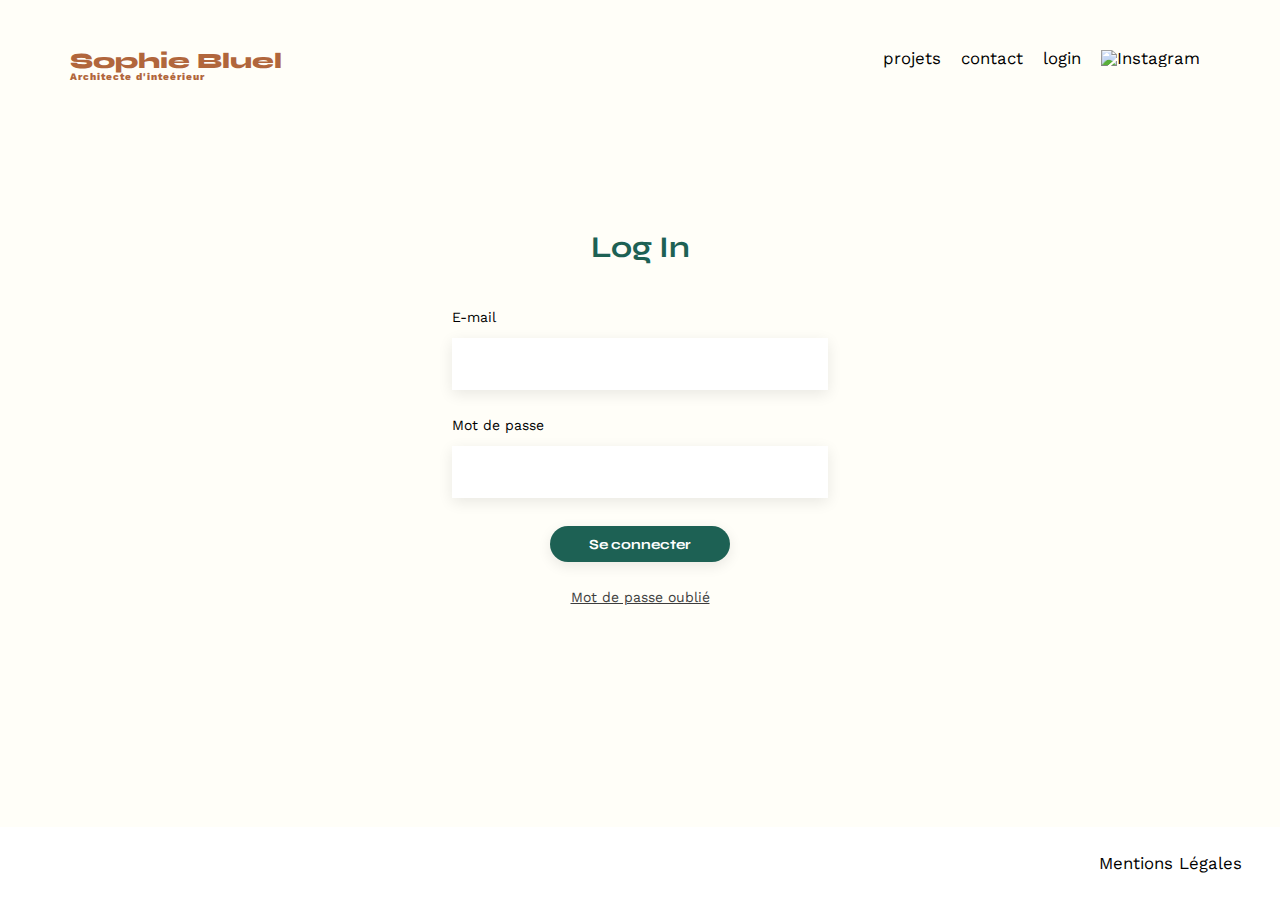
==== FrontEnd/login.html @ 0a2ef803 "Login page" ====
<!DOCTYPE html>
<html lang="fr">
<head>
	<meta charset="UTF-8">
	<title>Sophie Bluel - Architecte d'intérieur</title>
	<meta name="viewport" content="width=device-width, initial-scale=1.0">
	<link rel="preconnect" href="https://fonts.googleapis.com">
	<link rel="preconnect" href="https://fonts.gstatic.com" crossorigin>
	<link href="https://fonts.googleapis.com/css2?family=Syne:wght@700;800&family=Work+Sans&display=swap" rel="stylesheet">
	<meta name="description" content="">
	<link rel="stylesheet" href="./assets/style.css">
	<script src="assets/script.js" defer></script>
</head>
<body>
<header>
	<h1>Sophie Bluel <span>Architecte d'inteérieur</span></h1>
	<nav>
		<ul>
			<li>projets</li>
			<li>contact</li>
			<li>login</li>
			<li><img src="./assets/icons/instagram.png" alt="Instagram"></li>
		</ul>
	</nav>
</header>
<main>
	<section id="login">
		<h2>Log In</h2>
		<form action="#" method="post">
			<label for="email">E-mail</label>
			<input type="email" name="email" id="email">
			<label for="password">Mot de passe</label>
			<input type="password" name="password" id="password">
			<input type="submit" value="Se connecter">
		</form>
        <a href="#">Mot de passe oublié</a>
	</section>
</main>

<footer>
	<nav>
		<ul>
			<li>Mentions Légales</li>
		</ul>
	</nav>
</footer>
</body>
</html>
---- FrontEnd/assets/style.css ----
/* http://meyerweb.com/eric/tools/css/reset/
   v2.0 | 20110126
   License: none (public domain)
*/

html, body, div, span, applet, object, iframe,
h1, h2, h3, h4, h5, h6, p, blockquote, pre,
a, abbr, acronym, address, big, cite, code,
del, dfn, em, img, ins, kbd, q, s, samp,
small, strike, strong, sub, sup, tt, var,
b, u, i, center,
dl, dt, dd, ol, ul, li,
fieldset, form, label, legend,
table, caption, tbody, tfoot, thead, tr, th, td,
article, aside, canvas, details, embed,
figure, figcaption, footer, header, hgroup,
menu, nav, output, ruby, section, summary,
time, mark, audio, video {
	margin: 0;
	padding: 0;
	border: 0;
	font-size: 100%;
	font: inherit;
	vertical-align: baseline;
}
/* HTML5 display-role reset for older browsers */
article, aside, details, figcaption, figure,
footer, header, hgroup, menu, nav, section {
	display: block;
}
body {
	line-height: 1;
}
ol, ul {
	list-style: none;
}
blockquote, q {
	quotes: none;
}
blockquote:before, blockquote:after,
q:before, q:after {
	content: '';
	content: none;
}
table {
	border-collapse: collapse;
	border-spacing: 0;
}
/** end reset css**/
body {
	background-color: #FFFEF8;
	max-width: 1140px;
	margin:auto;
	font-family: 'Work Sans' ;
	font-size: 14px;
}
header {
	display: flex;
	justify-content: space-between;
	margin: 50px 0
}
section {
	margin: 50px 0
}

h1{
	display: flex;
	flex-direction: column;
	font-family: 'Syne';
	font-size: 22px;
	font-weight: 800;
	color: #B1663C
}

h1 > span {
	font-family: 'Work Sans';
	font-size:10px;
	letter-spacing: 0.1em;
;
}

h2{
	font-family: 'Syne';
	font-weight: 700;
	font-size: 30px;
	color: #1D6154
}
nav ul {
	display: flex;
	align-items: center;
	list-style-type: none;

}
nav li {
	padding: 0 10px;
	font-size: 1.2em;
}

li:hover {
	color: #B1663C;
}
#introduction {
	display: flex;
	align-items: center;
}
#introduction figure {
	flex: 1
}
#introduction img {
	display: block;
	margin: auto;
	width: 80%;
}

#introduction article {
	flex: 1
}
#introduction h2 {
	margin-bottom: 1em;
}

#introduction p {
	margin-bottom: 0.5em;
}
#portfolio h2 {
	text-align: center;
	margin-bottom: 1em;
}

.filter-links {
	display: flex;
	margin: 51px;
	gap: 10px;
	justify-content: center;
}

.filter-links a {
	text-align: center;
	font-family: Syne;
	font-size: 16px;
	font-style: normal;
	font-weight: 700;
	line-height: normal; 
	text-align: center;
	min-width: 100px;
	padding: 9px;
	color: #1D6154;
	border-radius: 60px;
	border: 1px solid #1D6154;
	text-decoration: none;
}

.filter-links a.active, .filter-links a:hover {
	color: white;
	background: #1D6154; 
}

.gallery {
	width: 100%;
	display: grid;
	grid-template-columns: 1fr 1fr 1fr;
	grid-column-gap: 20px;
	grid-row-gap: 20px;
}

.gallery img {
	width: 100%;

}
#contact {
	width: 50%;
margin: auto;
}
#contact > * {
	text-align: center;

}
#contact h2{
	margin-bottom: 20px;
}
#contact form {
	text-align: left;
	margin-top:30px;
	display: flex;
	flex-direction: column;
}

#contact input {
	height: 50px;
	font-size: 1.2em;
	border: none;
	box-shadow: 0px 4px 14px rgba(0, 0, 0, 0.09);
}
#contact label {
	margin: 2em 0 1em 0;
}
#contact textarea {
	border: none;
	box-shadow: 0px 4px 14px rgba(0, 0, 0, 0.09);
}

#login {
	display: flex;
	flex-direction: column;
	width: 33%;
	margin: auto;
	margin-top: 150px;
	justify-content: center;
}
#login > * {
	text-align: center;

}
#login h2{
	margin-bottom: 20px;
}
#login form {
	text-align: left;
	display: flex;
	flex-direction: column;
}

#login input {
	height: 50px;
	font-size: 1.2em;
	border: none;
	box-shadow: 0px 4px 14px rgba(0, 0, 0, 0.09);
}
#login label {
	margin: 2em 0 1em 0;
}
#login a {
	color: #3D3D3D; 
}

input[type="submit"]{
	height: 36px !important;
	font-size: 14px !important;
	font-family: 'Syne';
	font-weight: 700;
	color: white;
	background-color: #1D6154;
	margin : 2em auto ;
	width: 180px;
	text-align: center;
	border-radius: 60px ;
}

footer {
	position: fixed;
	left: 0;
	bottom: 0;
	width: 100%;
	background-color: white;
	text-align: center;
 }

footer nav ul {
	display: flex;
	justify-content: flex-end;
	margin: 2em
}
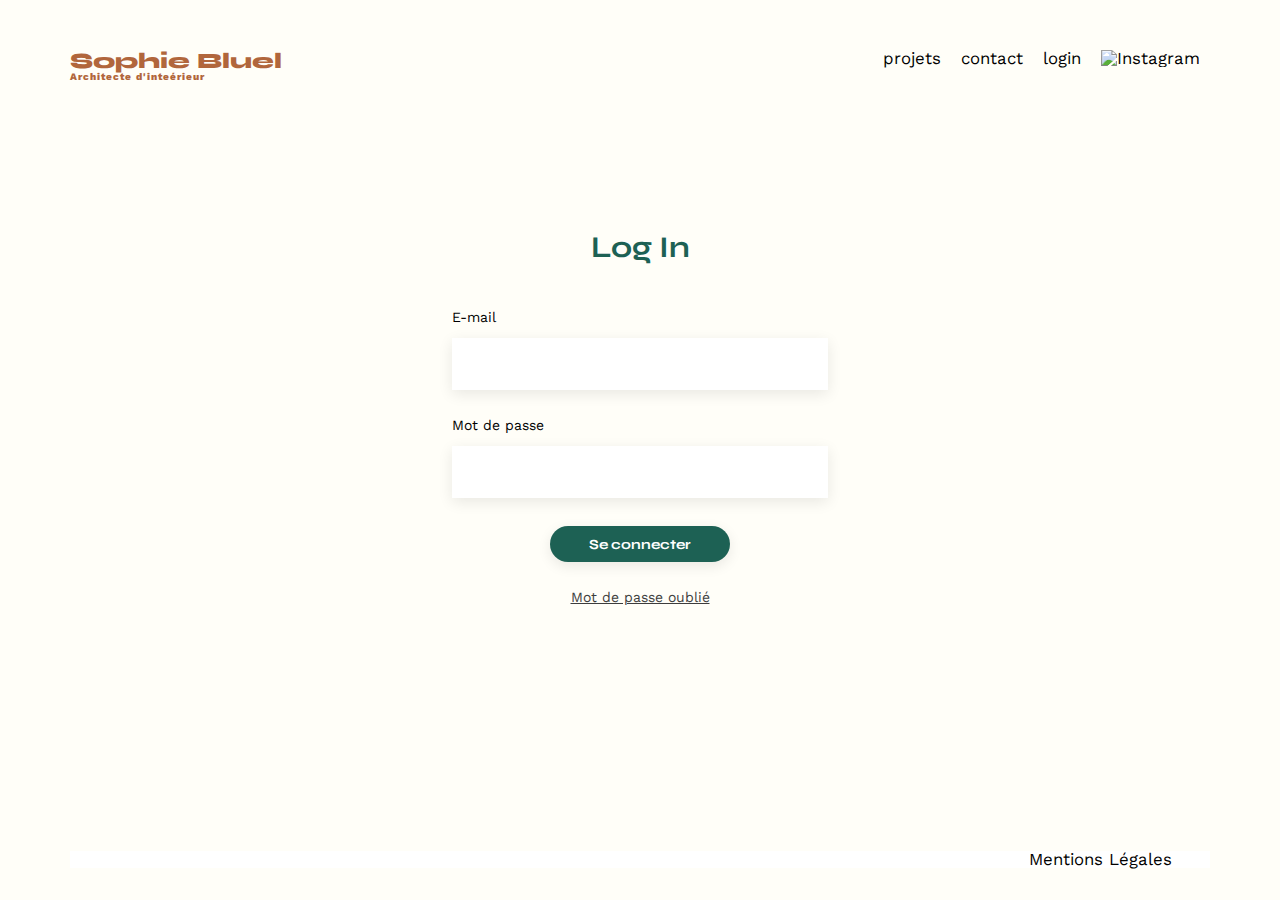
==== commit 1de2599c: "Login Auth" ====
--- a/FrontEnd/login.html
+++ b/FrontEnd/login.html
@@ -9,7 +9,7 @@
 	<link href="https://fonts.googleapis.com/css2?family=Syne:wght@700;800&family=Work+Sans&display=swap" rel="stylesheet">
 	<meta name="description" content="">
 	<link rel="stylesheet" href="./assets/style.css">
-	<script src="assets/script.js" defer></script>
+	<script src="assets/login.js" defer></script>
 </head>
 <body>
 <header>
@@ -26,12 +26,13 @@
 <main>
 	<section id="login">
 		<h2>Log In</h2>
-		<form action="#" method="post">
+		<form action="#" method="post" id="login-form">
 			<label for="email">E-mail</label>
 			<input type="email" name="email" id="email">
 			<label for="password">Mot de passe</label>
 			<input type="password" name="password" id="password">
 			<input type="submit" value="Se connecter">
+			<p id="error-message" class="error-message"></p>
 		</form>
         <a href="#">Mot de passe oublié</a>
 	</section>
--- a/FrontEnd/assets/style.css
+++ b/FrontEnd/assets/style.css
@@ -59,6 +59,9 @@
 	justify-content: space-between;
 	margin: 50px 0
 }
+main {
+	min-height: calc(100vh - 142.4px - 16.8px - 150px);
+}
 section {
 	margin: 50px 0
 }
@@ -247,17 +250,11 @@
 }
 
 footer {
-	position: fixed;
-	left: 0;
-	bottom: 0;
-	width: 100%;
 	background-color: white;
-	text-align: center;
  }
 
 footer nav ul {
 	display: flex;
 	justify-content: flex-end;
 	margin: 2em
-}
-
+}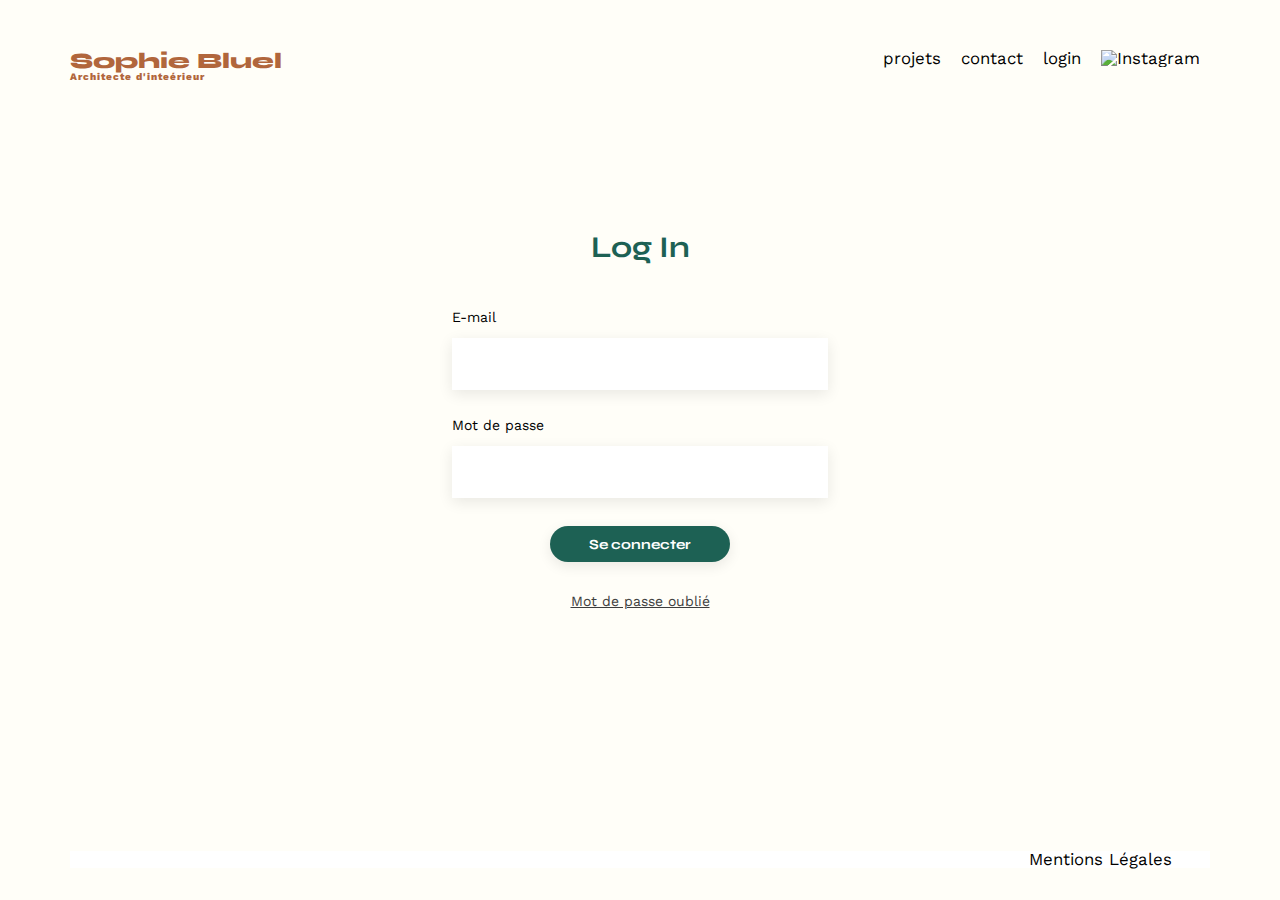
==== commit a28774be: "Login Form Error + Validation Mail Format" ====
--- a/FrontEnd/login.html
+++ b/FrontEnd/login.html
@@ -9,7 +9,8 @@
 	<link href="https://fonts.googleapis.com/css2?family=Syne:wght@700;800&family=Work+Sans&display=swap" rel="stylesheet">
 	<meta name="description" content="">
 	<link rel="stylesheet" href="./assets/style.css">
-	<script src="assets/login.js" defer></script>
+	<script src="assets/js/login.js" defer></script>
+	<script src="assets/js/function.js"></script>
 </head>
 <body>
 <header>
@@ -28,10 +29,10 @@
 		<h2>Log In</h2>
 		<form action="#" method="post" id="login-form">
 			<label for="email">E-mail</label>
-			<input type="email" name="email" id="email">
+			<input type="email" name="email" id="email" autocomplete="email">
 			<label for="password">Mot de passe</label>
-			<input type="password" name="password" id="password">
-			<input type="submit" value="Se connecter">
+			<input type="password" name="password" id="password" autocomplete="current-password">
+			<input type="submit" id="login-submit" value="Se connecter">
 			<p id="error-message" class="error-message"></p>
 		</form>
         <a href="#">Mot de passe oublié</a>
--- a/FrontEnd/assets/style.css
+++ b/FrontEnd/assets/style.css
@@ -3,19 +3,87 @@
    License: none (public domain)
 */
 
-html, body, div, span, applet, object, iframe,
-h1, h2, h3, h4, h5, h6, p, blockquote, pre,
-a, abbr, acronym, address, big, cite, code,
-del, dfn, em, img, ins, kbd, q, s, samp,
-small, strike, strong, sub, sup, tt, var,
-b, u, i, center,
-dl, dt, dd, ol, ul, li,
-fieldset, form, label, legend,
-table, caption, tbody, tfoot, thead, tr, th, td,
-article, aside, canvas, details, embed,
-figure, figcaption, footer, header, hgroup,
-menu, nav, output, ruby, section, summary,
-time, mark, audio, video {
+html,
+body,
+div,
+span,
+applet,
+object,
+iframe,
+h1,
+h2,
+h3,
+h4,
+h5,
+h6,
+p,
+blockquote,
+pre,
+a,
+abbr,
+acronym,
+address,
+big,
+cite,
+code,
+del,
+dfn,
+em,
+img,
+ins,
+kbd,
+q,
+s,
+samp,
+small,
+strike,
+strong,
+sub,
+sup,
+tt,
+var,
+b,
+u,
+i,
+center,
+dl,
+dt,
+dd,
+ol,
+ul,
+li,
+fieldset,
+form,
+label,
+legend,
+table,
+caption,
+tbody,
+tfoot,
+thead,
+tr,
+th,
+td,
+article,
+aside,
+canvas,
+details,
+embed,
+figure,
+figcaption,
+footer,
+header,
+hgroup,
+menu,
+nav,
+output,
+ruby,
+section,
+summary,
+time,
+mark,
+audio,
+video {
 	margin: 0;
 	padding: 0;
 	border: 0;
@@ -23,50 +91,80 @@
 	font: inherit;
 	vertical-align: baseline;
 }
+
 /* HTML5 display-role reset for older browsers */
-article, aside, details, figcaption, figure,
-footer, header, hgroup, menu, nav, section {
+article,
+aside,
+details,
+figcaption,
+figure,
+footer,
+header,
+hgroup,
+menu,
+nav,
+section {
 	display: block;
 }
+
 body {
 	line-height: 1;
 }
-ol, ul {
+
+ol,
+ul {
 	list-style: none;
 }
-blockquote, q {
+
+blockquote,
+q {
 	quotes: none;
 }
-blockquote:before, blockquote:after,
-q:before, q:after {
+
+blockquote:before,
+blockquote:after,
+q:before,
+q:after {
 	content: '';
 	content: none;
 }
+
 table {
 	border-collapse: collapse;
 	border-spacing: 0;
 }
+
 /** end reset css**/
 body {
 	background-color: #FFFEF8;
 	max-width: 1140px;
-	margin:auto;
-	font-family: 'Work Sans' ;
+	margin: auto;
+	font-family: 'Work Sans';
 	font-size: 14px;
 }
+
 header {
 	display: flex;
 	justify-content: space-between;
 	margin: 50px 0
 }
+
 main {
 	min-height: calc(100vh - 142.4px - 16.8px - 150px);
 }
+
+a,
+button,
+li,
+input[type="submit"] {
+	cursor: pointer;
+}
+
 section {
 	margin: 50px 0
 }
 
-h1{
+h1 {
 	display: flex;
 	flex-direction: column;
 	font-family: 'Syne';
@@ -75,40 +173,57 @@
 	color: #B1663C
 }
 
-h1 > span {
+h1>span {
 	font-family: 'Work Sans';
-	font-size:10px;
+	font-size: 10px;
 	letter-spacing: 0.1em;
-;
-}
-
-h2{
+	;
+}
+
+h2 {
 	font-family: 'Syne';
 	font-weight: 700;
 	font-size: 30px;
 	color: #1D6154
 }
+
+/****** NAV ******/
 nav ul {
 	display: flex;
 	align-items: center;
 	list-style-type: none;
 
 }
+
 nav li {
 	padding: 0 10px;
 	font-size: 1.2em;
 }
 
-li:hover {
+li:hover,
+li a:visited:hover,
+li a:hover {
 	color: #B1663C;
 }
+
+li a {
+	text-decoration: none;
+	color: black;
+}
+
+li a:visited {
+	color: black;
+}
+/****** INTRODUCTION ******/
 #introduction {
 	display: flex;
 	align-items: center;
 }
+
 #introduction figure {
 	flex: 1
 }
+
 #introduction img {
 	display: block;
 	margin: auto;
@@ -118,6 +233,7 @@
 #introduction article {
 	flex: 1
 }
+
 #introduction h2 {
 	margin-bottom: 1em;
 }
@@ -125,9 +241,15 @@
 #introduction p {
 	margin-bottom: 0.5em;
 }
+
+/****** PORTFOLIO ******/
 #portfolio h2 {
 	text-align: center;
 	margin-bottom: 1em;
+}
+
+.portfolio-text {
+	position: relative;
 }
 
 .filter-links {
@@ -143,7 +265,7 @@
 	font-size: 16px;
 	font-style: normal;
 	font-weight: 700;
-	line-height: normal; 
+	line-height: normal;
 	text-align: center;
 	min-width: 100px;
 	padding: 9px;
@@ -153,9 +275,10 @@
 	text-decoration: none;
 }
 
-.filter-links a.active, .filter-links a:hover {
+.filter-links a.active,
+.filter-links a:hover {
 	color: white;
-	background: #1D6154; 
+	background: #1D6154;
 }
 
 .gallery {
@@ -170,20 +293,25 @@
 	width: 100%;
 
 }
+
+/****** CONTACT ******/
 #contact {
 	width: 50%;
-margin: auto;
-}
-#contact > * {
-	text-align: center;
-
-}
-#contact h2{
+	margin: auto;
+}
+
+#contact>* {
+	text-align: center;
+
+}
+
+#contact h2 {
 	margin-bottom: 20px;
 }
+
 #contact form {
 	text-align: left;
-	margin-top:30px;
+	margin-top: 30px;
 	display: flex;
 	flex-direction: column;
 }
@@ -194,14 +322,17 @@
 	border: none;
 	box-shadow: 0px 4px 14px rgba(0, 0, 0, 0.09);
 }
+
 #contact label {
 	margin: 2em 0 1em 0;
 }
+
 #contact textarea {
 	border: none;
 	box-shadow: 0px 4px 14px rgba(0, 0, 0, 0.09);
 }
 
+/****** LOGIN ******/
 #login {
 	display: flex;
 	flex-direction: column;
@@ -210,13 +341,16 @@
 	margin-top: 150px;
 	justify-content: center;
 }
-#login > * {
-	text-align: center;
-
-}
-#login h2{
+
+#login>* {
+	text-align: center;
+
+}
+
+#login h2 {
 	margin-bottom: 20px;
 }
+
 #login form {
 	text-align: left;
 	display: flex;
@@ -229,32 +363,290 @@
 	border: none;
 	box-shadow: 0px 4px 14px rgba(0, 0, 0, 0.09);
 }
+
 #login label {
 	margin: 2em 0 1em 0;
 }
+
 #login a {
-	color: #3D3D3D; 
-}
-
-input[type="submit"]{
+	color: #3D3D3D;
+}
+
+input[type="submit"] {
 	height: 36px !important;
 	font-size: 14px !important;
 	font-family: 'Syne';
 	font-weight: 700;
 	color: white;
 	background-color: #1D6154;
-	margin : 2em auto ;
+	margin: 2em auto;
 	width: 180px;
 	text-align: center;
-	border-radius: 60px ;
-}
-
+	border-radius: 60px;
+}
+
+/****** FOOTER ******/
 footer {
 	background-color: white;
- }
+}
 
 footer nav ul {
 	display: flex;
 	justify-content: flex-end;
 	margin: 2em
+}
+
+/****** MODAL ******/
+.edit-mode-overlay {
+	display: inline-flex;
+	position: absolute;
+	top: 0;
+	left: 0;
+	width: 100%;
+	height: 50px;
+	background-color: black;
+	color: white;
+	align-items: center;
+	justify-content: center;
+	z-index: 9999;
+	font-size: 16px;
+	font-weight: 400;
+	gap: 21px;
+}
+
+.edit-button {
+	display: flex;
+	gap: 10px;
+	position: absolute;
+	top: 9px;
+	left: calc(50% + 111px);
+	margin-left: 10px;
+	color: black;
+}
+
+.modal-overlay {
+	position: fixed;
+	top: 0;
+	left: 0;
+	width: 100%;
+	height: 100%;
+	background-color: rgba(0, 0, 0, 0.30);
+	z-index: 9999;
+}
+
+.modal-content {
+	border-radius: 10px;
+	position: absolute;
+	top: 50%;
+	left: 50%;
+	margin: 2em auto;
+	transform: translate(-50%, -50%);
+	background-color: white;
+	padding: 60px 105px 45px 105px;
+	text-align: center;
+}
+
+.modal-content hr {
+	height: 1px;
+	background-color: #B3B3B3;
+	border: none;
+	margin-bottom: 38px;
+}
+
+.modal-content .modal-img-button {
+	font-size: 14px;
+	font-family: 'Syne';
+	font-weight: 700;
+	color: white;
+	background-color: #1D6154;
+	padding: 10px 49px;
+	text-align: center;
+	border-radius: 60px;
+}
+
+.modal-img-button {
+	width: 139px;
+	margin: 2em auto 10px auto;
+}
+
+.close-modal-button {
+	width: 22px;
+	height: 22px;
+	position: absolute;
+	top: 26px;
+	right: 30px;
+	cursor: pointer;
+	display: flex;
+	justify-content: center;
+	align-items: center;
+}
+
+.modal-gallery-title,
+.modal-upload-title {
+	color: #000;
+	text-align: center;
+	font-family: Work Sans;
+	font-size: 26px;
+	font-style: normal;
+	font-weight: 400;
+	line-height: normal;
+}
+
+.modal-gallery {
+	margin-top: 46px;
+	margin-bottom: 67px;
+	display: grid;
+	align-items: center;
+	width: 420px;
+	grid-template-columns: repeat(5, 1fr);
+	grid-gap: 6px;
+	grid-row-gap: 26px;
+}
+
+.modal-gallery img {
+	max-height: 105px;
+	max-width: 78px;
+}
+
+.delete-icon {
+	color: white;
+	background-color: black;
+	position: absolute;
+	top: 6px;
+	right: 6px;
+	width: 17px;
+	height: 17px;
+	display: flex;
+	justify-content: center;
+	align-items: center;
+	border-radius: 2px;
+}
+
+.previous-modal-button {
+	display: flex;
+	width: 21px;
+	height: 18px;
+	position: absolute;
+	top: 27px;
+	left: 30px;
+	cursor: pointer;
+	justify-content: center;
+	align-items: center;
+}
+
+#addImgForm .img-form {
+	margin-top: 46px;
+	width: 420px;
+	display: flex;
+	flex-direction: column;
+}
+
+.img-upload {
+	display: flex;
+	gap: 7px;
+	flex-direction: column;
+	justify-content: center;
+	align-items: center;
+	width: 420px;
+	height: 169px;
+	flex-shrink: 0;
+	border-radius: 3px;
+	background: #E8F1F6;
+}
+
+.img-upload .imgIcon {
+	font-size: 68px;
+	color: #B9C5CC;
+}
+
+.preview-img {
+	height: 100%;
+}
+
+.error {
+	color: red;
+	text-align: center;
+	font-family: Work Sans;
+	font-size: 12px;
+	font-style: normal;
+	font-weight: 400;
+	line-height: normal;
+}
+
+.error-input {
+	border: 2px solid red !important;
+}
+
+.error-message {
+	color: red;
+	margin-top: 4px;
+  }
+
+.btn-upload {
+	width: auto !important;
+	border-radius: 50px;
+	background: #CBD6DC;
+	padding: 10px 33px;
+	text-align: center;
+	position: relative;
+	display: inline-block;
+	overflow: hidden;
+	z-index: 3;
+	white-space: nowrap;
+}
+
+.btn-upload input {
+	position: absolute;
+	left: 0;
+	top: 0;
+	width: 100%;
+	height: 105%;
+	cursor: pointer;
+	opacity: 0;
+}
+
+.upload-text {
+	color: #444;
+	text-align: center;
+	font-family: Work Sans;
+	font-size: 10px;
+	font-style: normal;
+	font-weight: 400;
+	line-height: normal;
+}
+
+.img-form input,
+.img-form select {
+	background-color: white;
+	height: 50px;
+	font-size: 1.2em;
+	border: none;
+	box-shadow: 0px 4px 14px rgba(0, 0, 0, 0.09);
+}
+
+.img-form hr {
+	display: block;
+	height: 1px;
+	background-color: #B3B3B3;
+	border: none;
+	margin-bottom: 38px;
+}
+
+#addImgForm label {
+	text-align: start;
+	margin: 2em 0 1em 0;
+}
+
+#addImgForm hr {
+	margin: 0px;
+	margin-top: 47px;
+}
+
+.display-none {
+	display: none !important;
+}
+
+.disabled {
+	color: white !important;
+	background-color: #A7A7A7 !important;
 }